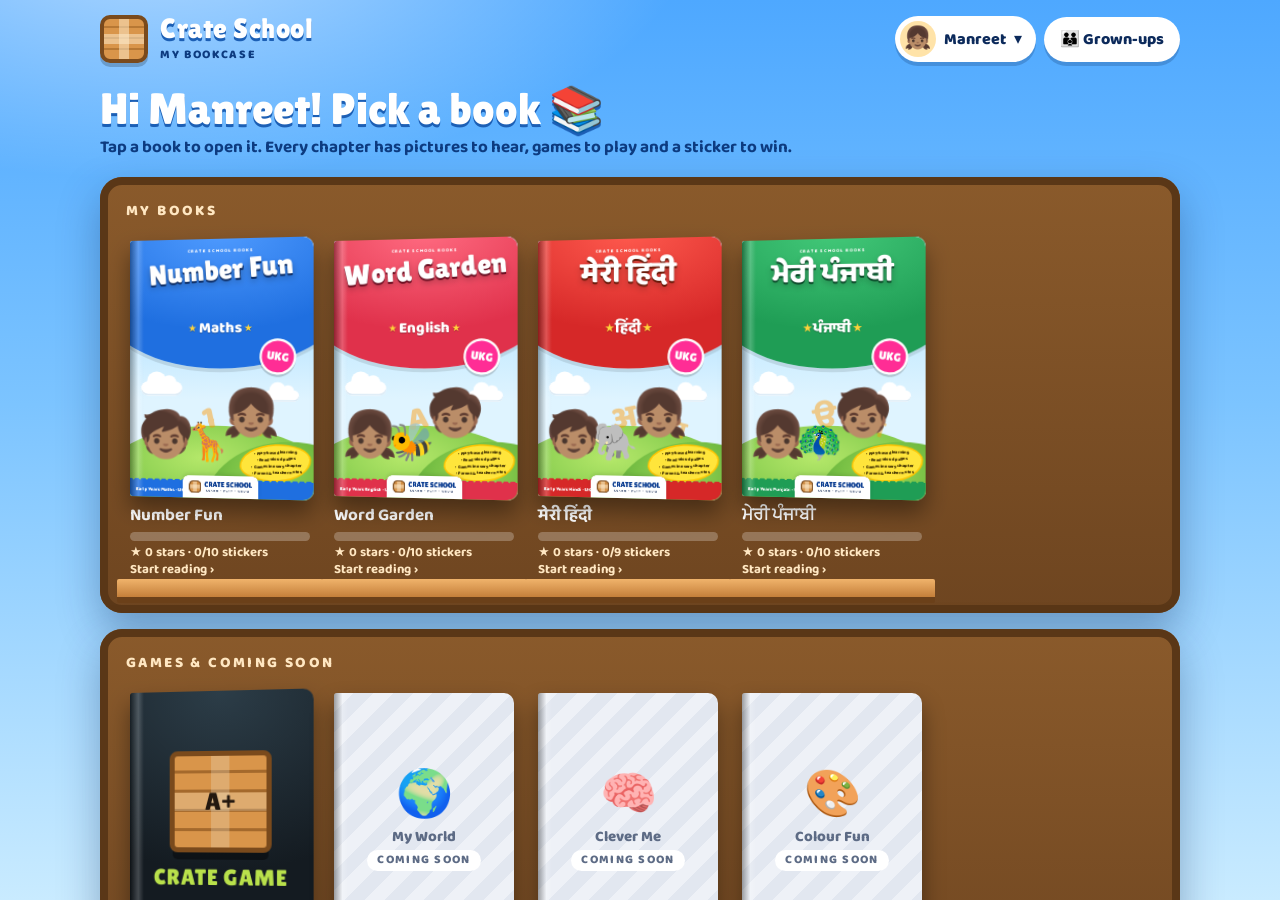
==== index.html @ 2b6662c0 "Publish Crate School Books 1.0.0 website Co-Authored-By: Claude Opus 5 (1M context) <noreply@anthrop" ====
<!doctype html>
<html lang="en">
<head>
<meta charset="utf-8">
<meta name="viewport" content="width=device-width,initial-scale=1,viewport-fit=cover">
<meta name="theme-color" content="#1d63c9">
<meta name="description" content="Crate School Books: flip-book learning for UKG — Maths, English, हिंदी and ਪੰਜਾਬੀ, with read-aloud pages, games in every chapter, stickers and a report card.">
<meta property="og:type" content="website">
<meta property="og:site_name" content="Crate School Books">
<meta property="og:title" content="Crate School Books">
<meta property="og:description" content="Flip-books for UKG with games in every chapter: Maths, English, हिंदी and ਪੰਜਾਬੀ.">
<meta property="og:image" content="icon.png">
<meta name="apple-mobile-web-app-capable" content="yes">
<meta name="apple-mobile-web-app-status-bar-style" content="black-translucent">
<meta name="apple-mobile-web-app-title" content="Crate Books">
<link rel="manifest" href="manifest.json">
<link rel="icon" href="icon.svg" type="image/svg+xml">
<link rel="apple-touch-icon" href="icon.png">
<title>Crate School Books</title>
<link rel="preconnect" href="https://fonts.gstatic.com" crossorigin>
<link rel="stylesheet" href="https://fonts.googleapis.com/css2?family=Andika:wght@400;700&family=Baloo+2:wght@500;600;700;800&family=Baloo+Paaji+2:wght@500;600;700;800&family=Lilita+One&family=Permanent+Marker&display=swap">
<link rel="stylesheet" href="css/books.css">
</head>
<body>

<!-- ============ BOOKCASE ============ -->
<div id="shelfView">
  <div class="wrap">
    <header class="bc-top">
      <div class="logo">
        <span class="crate-ico" aria-hidden="true"></span>
        <div class="logo-t"><b>Crate School</b><small>My Bookcase</small></div>
      </div>
      <div class="top-actions">
        <button class="chip whochip" id="whoChip" type="button" aria-label="Change reader"><span class="av"></span><span class="nm"></span>▾</button>
        <button class="chip plain" id="grownBtn" type="button">👪 Grown-ups</button>
      </div>
    </header>

    <h1 class="hello" id="hello">Pick a book 📚</h1>
    <p class="hello-sub">Tap a book to open it. Every chapter has pictures to hear, games to play and a sticker to win.</p>

    <section class="case" aria-label="My books">
      <h2>My books</h2>
      <div class="shelf" id="shelf"></div>
    </section>
    <section class="case" aria-label="Games and coming soon">
      <h2>Games &amp; coming soon</h2>
      <div class="shelf" id="shelf2"></div>
    </section>

    <div class="bc-tips">
      <div class="tipcard"><b>⏱️ A little every day</b>10–15 minutes a day works better than one long session. The book reminds your child to take a stretch break.</div>
      <div class="tipcard"><b>👀 ✏️ 🎯 Learn in steps</b>Each chapter goes look &amp; listen → trace → practise with hints → play → check yourself.</div>
      <div class="tipcard"><b>🌟 Praise the effort</b>Mistakes get a gentle hint first. Say “you tried hard!” as often as “you got it right!”</div>
      <div class="tipcard"><b>📋 Use the report card</b>Near the back of each book. It shows each chapter's level and the page to practise next.</div>
    </div>
    <p class="bc-foot">Crate School Books · progress is saved on this device</p>
  </div>
</div>

<!-- ============ READER ============ -->
<div id="readerView" hidden>
  <div class="rtop">
    <button class="rback" id="rBack" type="button" aria-label="Back to bookcase"><span class="crate-ico" aria-hidden="true"></span><span>Books</span></button>
    <div class="rtitle" id="rTitle"></div>
    <button class="chip whochip" id="rWho" type="button" aria-label="Change reader"><span class="av"></span><span class="nm"></span></button>
    <button class="xbtn" id="rClose" type="button" aria-label="Close book">✕</button>
  </div>
  <div class="rbar">
    <div class="tools" id="tools" role="toolbar" aria-label="Book tools"></div>
    <div class="pgbox">
      <input id="pgIn" inputmode="numeric" aria-label="Page number">
      <span id="pgTot"></span>
      <button id="pgGo" type="button">GO</button>
    </div>
  </div>
  <div class="stage" id="stage">
    <button class="nav prev" id="navPrev" type="button" aria-label="Previous page"></button>
    <div class="holder" id="holder">
      <div class="bookbox" id="bookbox">
        <div class="bookscale" id="bookscale">
          <div class="slot L" id="slotA"></div>
          <div class="slot R" id="slotB"></div>
          <div class="spine" id="spine"></div>
        </div>
      </div>
    </div>
    <button class="nav next" id="navNext" type="button" aria-label="Next page"></button>
  </div>
  <div class="rfoot">
    <button id="fPrev" type="button" aria-label="Previous page"></button>
    <span id="fPg"></span>
    <button id="fNext" type="button" aria-label="Next page"></button>
  </div>
</div>

<div id="printArea"></div>

<script src="js/core.js"></script>
<script src="js/gens.js"></script>
<script src="js/pages.js"></script>
<script src="js/games.js"></script>
<!-- BOOKS: add a new book by adding its file here (see books/_template.js) -->
<script src="books/maths.js"></script>
<script src="books/english.js"></script>
<script src="books/hindi.js"></script>
<script src="books/punjabi.js"></script>
<!-- /BOOKS -->
<script src="js/reader.js"></script>
<script>
  if("serviceWorker" in navigator && /^https?:$/.test(location.protocol)){
    addEventListener("load", function(){ navigator.serviceWorker.register("sw.js").catch(function(){}); });
  }
</script>
</body>
</html>
---- css/books.css ----
/* Crate School Books - styles.
 * A book page is designed at 480 x 680 px and the whole book is scaled as one unit,
 * so everything inside .pg is in fixed design pixels. */
:root{
  --f-en:"Baloo 2","Nunito",ui-rounded,system-ui,-apple-system,"Segoe UI",sans-serif;
  --f-hi:"Baloo 2","Kohinoor Devanagari","Nirmala UI","Noto Sans Devanagari",sans-serif;
  --f-pa:"Baloo Paaji 2","Mukta Mahee","Gurmukhi MN","Nirmala UI","Noto Sans Gurmukhi",sans-serif;
  --f-title:"Lilita One","Baloo 2","Arial Rounded MT Bold",system-ui,sans-serif;
  --paper:#fffdf6;
}
*{box-sizing:border-box}
html,body{margin:0;height:100%}
body{font-family:var(--f-en);color:#0c2a5b;background:#5fb2ff;-webkit-tap-highlight-color:transparent;
  overflow:hidden;-webkit-font-smoothing:antialiased}
button,input,select{font:inherit;color:inherit}
button{cursor:pointer}
[hidden]{display:none!important}

/* ================= BOOKCASE ================= */
#shelfView{position:fixed;inset:0;overflow-y:auto;overflow-x:hidden;
  padding:max(14px,env(safe-area-inset-top)) 16px 48px;
  background:radial-gradient(900px 420px at 12% -8%,rgba(255,255,255,.6),rgba(255,255,255,0) 60%),
             linear-gradient(180deg,#4ea8ff 0%,#7cc4ff 45%,#c9ebff 100%)}
.wrap{max-width:1080px;margin:0 auto}
.bc-top{display:flex;align-items:center;justify-content:space-between;gap:12px;flex-wrap:wrap}
.logo{display:flex;align-items:center;gap:12px}
.crate-ico{width:48px;height:48px;border-radius:10px;position:relative;flex:none;
  background:repeating-linear-gradient(0deg,#d9954a 0 9px,#b77834 9px 11px);border:4px solid #7a4a1c;
  box-shadow:0 4px 0 rgba(0,0,0,.2)}
.crate-ico::before,.crate-ico::after{content:"";position:absolute;background:rgba(255,240,210,.5)}
.crate-ico::before{left:0;right:0;top:calc(50% - 5px);height:10px}
.crate-ico::after{top:0;bottom:0;left:calc(50% - 5px);width:10px}
.logo-t b{display:block;font-family:var(--f-title);font-weight:400;font-size:28px;line-height:1;color:#fff;
  text-shadow:0 3px 0 #1c5fb5;letter-spacing:.5px}
.logo-t small{display:block;font-weight:800;color:#0d3b80;font-size:12px;letter-spacing:.14em;text-transform:uppercase;margin-top:3px}
.top-actions{display:flex;gap:8px;align-items:center;flex-wrap:wrap}
.chip{display:inline-flex;align-items:center;gap:8px;border:0;border-radius:99px;background:#fff;color:#0c2a5b;
  padding:5px 14px 5px 5px;font-weight:800;font-size:16px;box-shadow:0 4px 0 rgba(12,42,91,.22)}
.chip .av{width:36px;height:36px;border-radius:50%;display:grid;place-items:center;background:#ffe3a8;font-size:22px}
.chip.plain{padding:10px 16px}
.chip:focus-visible{outline:3px solid #ffd43b;outline-offset:2px}
.hello{margin:22px 0 2px;font-family:var(--f-title);font-weight:400;font-size:clamp(28px,5.4vw,44px);color:#fff;
  text-shadow:0 3px 0 #1c5fb5;line-height:1.05}
.hello-sub{margin:0 0 6px;font-weight:700;color:#0d3b80;font-size:17px}
.case{margin-top:16px;padding:16px 18px 10px;border-radius:22px;background:linear-gradient(180deg,#8a5a2b,#6e4520);
  box-shadow:inset 0 0 0 8px #5a3717,0 18px 40px rgba(12,42,91,.35)}
.case h2{margin:6px 8px 12px;color:#ffe7c2;font-size:15px;letter-spacing:.16em;text-transform:uppercase;font-weight:800}
.shelf{--tw:180px;display:flex;flex-wrap:wrap;gap:26px 24px;align-items:flex-end;padding:6px 12px 0}
.bslot{position:relative;padding-bottom:24px;display:flex;flex-direction:column;align-items:center;gap:10px}
.bslot::after{content:"";position:absolute;left:-13px;right:-13px;bottom:0;height:18px;
  background:linear-gradient(#f0b36b,#c47f3a);border-bottom:6px solid #6b4019;border-radius:2px}
.bthumb{position:relative;display:block;width:var(--tw);height:calc(var(--tw) * 1.41667);border:0;padding:0;background:#fff;
  border-radius:3px 10px 10px 3px;overflow:hidden;box-shadow:0 12px 22px rgba(0,0,0,.4);
  transform:perspective(900px) rotateY(-10deg);transform-origin:left center;transition:transform .25s}
.bthumb:hover,.bthumb:focus-visible{transform:perspective(900px) rotateY(0) translateY(-6px)}
.bthumb:focus-visible{outline:4px solid #ffd43b;outline-offset:3px}
.bthumb > .pg{position:absolute;left:0;top:0;transform-origin:0 0;pointer-events:none}
.bthumb::after{content:"";position:absolute;top:0;bottom:0;left:0;width:14px;pointer-events:none;
  background:linear-gradient(90deg,rgba(0,0,0,.35),rgba(255,255,255,.2) 60%,rgba(0,0,0,0))}
.binfo{width:var(--tw);color:#fff}
.binfo b{display:block;font-size:17px;line-height:1.15}
.pbar{height:9px;border-radius:9px;background:rgba(255,255,255,.25);overflow:hidden;margin:6px 0 4px}
.pbar i{display:block;height:100%;background:linear-gradient(90deg,#ffd43b,#7ee06a);border-radius:9px}
.binfo small{display:block;font-weight:700;color:#ffe7c2;font-size:13px;line-height:1.3}
.bthumb.soon{background:repeating-linear-gradient(135deg,#eef1f7 0 14px,#e2e7f0 14px 28px);cursor:default;transform:none}
.soon-in{position:absolute;inset:0;display:flex;flex-direction:column;align-items:center;justify-content:center;gap:4px;
  color:#5d6b85;font-weight:800;text-align:center;padding:10px;font-size:15px;line-height:1.2}
.soon-in span{font-size:46px}
.soon-in em{font-style:normal;font-size:12px;letter-spacing:.12em;text-transform:uppercase;background:#fff;border-radius:99px;padding:3px 10px}
.bthumb.game{background:radial-gradient(120% 70% at 50% 0%,#2c3d48,#141b21);display:flex;flex-direction:column;
  align-items:center;justify-content:center;gap:12px;color:#f3ece0;text-decoration:none}
.bigcrate{width:56%;aspect-ratio:1;border-radius:8px;position:relative;
  background:repeating-linear-gradient(0deg,#d9954a 0 16px,#a4692c 16px 19px);border:5px solid #7a4a1c;
  display:grid;place-items:center;font-family:"Permanent Marker",var(--f-title);color:#23180f;font-size:24px;
  box-shadow:0 10px 0 -3px rgba(0,0,0,.4)}
.bigcrate::before,.bigcrate::after{content:"";position:absolute;background:rgba(232,220,194,.3)}
.bigcrate::before{left:0;right:0;top:calc(50% - 9px);height:18px}
.bigcrate::after{top:0;bottom:0;left:calc(50% - 9px);width:18px}
.bigcrate span{position:relative;z-index:1}
.bthumb.game b{font-family:var(--f-title);font-weight:400;font-size:22px;letter-spacing:.04em;color:#b9e14b}
.bc-tips{margin-top:22px;display:grid;grid-template-columns:repeat(auto-fit,minmax(240px,1fr));gap:12px}
.tipcard{background:rgba(255,255,255,.88);border-radius:16px;padding:14px 16px;color:#0c2a5b;font-size:15px;line-height:1.45}
.tipcard b{display:block;font-size:16px;margin-bottom:2px}
.bc-foot{margin:22px 0 0;text-align:center;color:#0d3b80;font-size:13px;font-weight:700}
@media (max-width:540px){
  .shelf{--tw:146px;justify-content:center;gap:22px 18px;padding:6px 4px 0}
  .case{padding:14px 8px 8px}
  .logo-t b{font-size:23px}
}

/* ================= READER ================= */
#readerView{position:fixed;inset:0;display:flex;flex-direction:column;color:#fff;
  background:radial-gradient(120% 100% at 50% 0%,#4b9bff 0%,#1f66cf 45%,#0a3a8a 100%)}
.rtop{display:flex;align-items:center;gap:10px;padding:8px 12px;padding-top:max(8px,env(safe-area-inset-top));
  background:linear-gradient(90deg,#062b6b,#1d63c9 55%,#58a9ff)}
.rback{display:flex;align-items:center;gap:8px;border:0;background:none;color:#fff;font-weight:800;font-size:15px;padding:2px}
.rback .crate-ico{width:34px;height:34px;border-width:3px}
.rtitle{flex:1;min-width:0;font-weight:800;font-size:18px;white-space:nowrap;overflow:hidden;text-overflow:ellipsis}
.rtop .chip{font-size:14px;padding:3px 12px 3px 3px;box-shadow:none}
.rtop .chip .av{width:30px;height:30px;font-size:18px}
.rbar{display:flex;align-items:center;justify-content:center;gap:10px;padding:10px 12px 2px;flex-wrap:wrap}
.tools{display:flex;align-items:center;gap:1px;background:rgba(255,255,255,.16);border:1px solid rgba(255,255,255,.24);
  border-radius:99px;padding:3px 8px}
.tb{width:40px;height:40px;border:0;background:none;border-radius:50%;display:grid;place-items:center;color:#fff;padding:0}
.tb svg,.nav svg,.rfoot svg{width:22px;height:22px;fill:none;stroke:currentColor;stroke-width:2;stroke-linecap:round;stroke-linejoin:round}
.tb:hover{background:rgba(255,255,255,.18)}
.tb[aria-pressed="true"]{background:#fff;color:#1d5fc4}
.tb:focus-visible,.nav:focus-visible,.xbtn:focus-visible{outline:3px solid #ffd43b;outline-offset:1px}
.tsep{width:1px;height:22px;background:rgba(255,255,255,.3);margin:0 4px}
.pgbox{display:flex;align-items:center;border-radius:99px;overflow:hidden;background:rgba(255,255,255,.16);border:1px solid rgba(255,255,255,.24)}
.pgbox input{width:62px;border:0;background:none;color:#fff;font-weight:800;text-align:right;padding:8px 2px 8px 10px;font-size:16px;outline:none}
.pgbox span{padding:0 10px 0 2px;font-weight:700;opacity:.9;white-space:nowrap}
.pgbox button{border:0;background:rgba(255,255,255,.28);color:#fff;font-weight:900;padding:9px 14px}
.xbtn{width:42px;height:42px;border-radius:50%;border:0;background:#fff;color:#12306a;font-weight:900;font-size:19px;
  box-shadow:0 4px 14px rgba(0,0,0,.25);flex:none}
.stage{position:relative;flex:1;min-height:0}
.holder{position:absolute;inset:0;overflow:auto;display:flex;padding:10px}
.bookbox{position:relative;margin:auto;flex:none}
.bookscale{position:absolute;left:0;top:0;transform-origin:0 0;perspective:2600px;transition:transform .5s cubic-bezier(.3,.1,.3,1)}
.slot{position:absolute;top:0;width:480px;height:680px}
.slot.L,.slot.S{left:0}
.slot.R{left:480px}
.slot:empty{display:none}
.slot > .pg,.leaf .pg,.leaf .paper{box-shadow:0 18px 40px rgba(0,0,0,.32)}
.spine{position:absolute;top:0;left:462px;width:36px;height:680px;pointer-events:none;z-index:4;
  background:linear-gradient(90deg,rgba(0,0,0,0),rgba(0,0,0,.16) 50%,rgba(0,0,0,0))}
.leaf{position:absolute;top:0;width:480px;height:680px;transform-style:preserve-3d;z-index:6}
.leaf .face{position:absolute;inset:0;backface-visibility:hidden;-webkit-backface-visibility:hidden}
.leaf .face.back{transform:rotateY(180deg)}
.leaf .shade{position:absolute;inset:0;pointer-events:none;opacity:0;z-index:9}
.leaf .front .shade{background:linear-gradient(90deg,rgba(0,0,0,.28),rgba(0,0,0,0) 70%)}
.leaf .back .shade{background:linear-gradient(270deg,rgba(0,0,0,.28),rgba(0,0,0,0) 70%)}
.paper{width:480px;height:680px;background:var(--paper);border-radius:3px}
.nav{position:absolute;top:50%;margin-top:-34px;width:66px;height:66px;border-radius:50%;border:0;
  background:rgba(10,45,110,.45);color:#fff;display:grid;place-items:center;z-index:8}
.nav svg{width:32px;height:32px;stroke-width:2.6}
.nav:hover{background:rgba(10,45,110,.72)}
.nav[disabled]{opacity:.2;cursor:default}
.nav.prev{left:14px}
.nav.next{right:14px}
.rfoot{display:none}
@media (max-width:760px){
  .rbar{padding-top:6px}
  .tools .tbx{display:none}
  .nav{display:none}
  .rtitle{font-size:15px}
  .rfoot{display:flex;justify-content:space-between;align-items:center;gap:10px;
    padding:4px 14px max(8px,env(safe-area-inset-bottom))}
  .rfoot button{width:56px;height:48px;border-radius:16px;border:0;background:rgba(255,255,255,.2);color:#fff;display:grid;place-items:center}
  .rfoot button svg{width:28px;height:28px;stroke-width:2.6}
  .rfoot span{font-weight:800}
  .holder{padding:6px}
}

/* ================= MODALS ================= */
.modal{position:fixed;inset:0;z-index:50;background:rgba(6,24,60,.55);display:grid;place-items:center;padding:16px}
.sheet{width:min(560px,100%);max-height:92dvh;overflow:auto;background:#fff;color:#0c2a5b;border-radius:22px;padding:20px;
  box-shadow:0 20px 60px rgba(0,0,0,.4)}
.sheet h2{margin:0 0 6px;font-size:24px;line-height:1.15}
.sheet h3{margin:18px 0 6px;font-size:17px}
.sheet p{margin:4px 0 10px;line-height:1.45;color:#3b4c6b}
.who-grid{display:grid;grid-template-columns:repeat(auto-fill,minmax(118px,1fr));gap:12px;margin:12px 0}
.who-btn{border:0;border-radius:18px;background:#eef5ff;padding:14px 8px;display:flex;flex-direction:column;align-items:center;gap:4px;font-weight:800;font-size:17px}
.who-btn .av{font-size:50px;line-height:1.1}
.who-btn[aria-pressed="true"]{background:#fff1c7;box-shadow:inset 0 0 0 3px #f0b400}
.fld{display:flex;flex-direction:column;gap:6px;margin:10px 0;font-weight:700}
.txt{border:2px solid #cfdcf0;border-radius:12px;padding:10px 12px;font-size:18px;width:100%}
.avs{display:flex;flex-wrap:wrap;gap:6px}
.avs button{font-size:28px;width:50px;height:50px;border-radius:12px;border:0;background:#f1f5fb}
.avs button[aria-pressed="true"]{background:#fff1c7;box-shadow:inset 0 0 0 3px #f0b400}
.srow{display:flex;gap:10px;flex-wrap:wrap;align-items:center;margin-top:12px}
.sbtn{border:0;border-radius:12px;padding:10px 16px;font-weight:800;background:#1d63c9;color:#fff}
.sbtn.ghost{background:#eef3fb;color:#12306a}
.sbtn.danger{background:#ffe4e0;color:#b3261e}
.setrow{display:flex;justify-content:space-between;align-items:center;gap:12px;padding:10px 0;border-bottom:1px solid #edf1f7}
.setrow span small{display:block;color:#65738d;font-weight:600;font-size:13px}
.tog{min-width:74px;border:0;border-radius:99px;padding:8px 12px;font-weight:800;background:#e5e9f0;color:#4a5568}
.tog[aria-pressed="true"]{background:#35b25a;color:#fff}
.gate-q{font-size:34px;font-weight:800;margin:6px 0}
.ptable{width:100%;border-collapse:collapse;font-size:14px}
.ptable td,.ptable th{padding:6px 4px;border-bottom:1px solid #edf1f7;text-align:left}
.brk{text-align:center}
.brk .big{font-size:96px;line-height:1.1;animation:bob 1.6s ease-in-out infinite}
.brk .cd{font-size:44px;font-weight:900;color:#1d63c9}

/* ================= FX ================= */
#fx{position:fixed;inset:0;pointer-events:none;z-index:100;overflow:hidden}
.conf{position:absolute;top:0;width:10px;height:14px;border-radius:2px}
.toast{position:absolute;left:50%;bottom:30px;transform:translateX(-50%);background:#0c2a5b;color:#fff;padding:10px 20px;
  border-radius:99px;font-weight:800;box-shadow:0 8px 24px rgba(0,0,0,.3);transition:opacity .4s;white-space:nowrap}
.toast.out{opacity:0}
.shake{animation:shake .4s}
@keyframes shake{20%{translate:-7px 0}40%{translate:7px 0}60%{translate:-5px 0}80%{translate:4px 0}}
.bump{animation:bump .45s}
@keyframes bump{40%{scale:1.12}}
@keyframes bob{50%{transform:translateY(-10px)}}
@keyframes pop-in{0%{transform:scale(.3);opacity:0}70%{transform:scale(1.12)}100%{transform:scale(1);opacity:1}}
@keyframes glow{50%{box-shadow:0 0 0 7px rgba(60,195,107,.35),0 5px 0 #23904a}}

/* ================= PAGE ================= */
.pg{position:relative;width:480px;height:680px;overflow:hidden;background:var(--paper);color:#1f2a44;font-family:var(--f-en);
  border-radius:3px;--main:#1f6fe0;--main2:#4c93ff;--accent:#ffb300;--soft:#e7f0ff;--ink2:#10306a;user-select:none;-webkit-user-select:none}
.pg[data-lang="hi"]{font-family:var(--f-hi)}
.pg[data-lang="pa"]{font-family:var(--f-pa)}
.pg.side-R::after,.pg.side-L::after{content:"";position:absolute;top:0;bottom:0;width:34px;pointer-events:none;z-index:20}
.pg.side-R::after{left:0;background:linear-gradient(90deg,rgba(0,0,0,.13),rgba(0,0,0,0))}
.pg.side-L::after{right:0;background:linear-gradient(270deg,rgba(0,0,0,.13),rgba(0,0,0,0))}
.pg button{font-family:inherit}
.en{font-family:var(--f-en)}
.ph{position:absolute;left:0;right:0;top:0;height:116px;padding:16px 24px 0}
.ph::before{content:"";position:absolute;left:0;right:0;top:0;height:8px;background:var(--main)}
.kick{font-size:13px;font-weight:800;letter-spacing:.04em;color:var(--main);white-space:nowrap;overflow:hidden;text-overflow:ellipsis;padding-right:96px;line-height:1.3}
.ph h2{margin:1px 0 0;font-size:28px;line-height:1.08;font-weight:800;color:var(--ink2);padding-right:92px;
  display:-webkit-box;-webkit-line-clamp:2;-webkit-box-orient:vertical;overflow:hidden}
.inst{margin-top:5px;display:flex;align-items:center;gap:8px;font-size:16px;font-weight:600;color:#4a5673;line-height:1.2}
.spk{width:34px;height:34px;border-radius:50%;border:0;background:var(--main);color:#fff;display:grid;place-items:center;flex:none;
  font-size:16px;box-shadow:0 3px 0 rgba(0,0,0,.18);padding:0}
.badge{position:absolute;right:18px;top:20px;width:80px;padding:6px 4px 5px;border-radius:14px;background:var(--soft);color:var(--main);
  font-size:11px;font-weight:800;text-align:center;line-height:1.1}
.badge i{display:block;font-style:normal;font-size:26px;line-height:1.15}
.pb{position:absolute;left:22px;right:22px;top:122px;bottom:48px}
.pf{position:absolute;left:0;right:0;bottom:0;height:44px;display:flex;align-items:center;gap:10px;padding:0 20px;font-size:12px;color:#8a93a8;font-weight:700}
.pg.side-R .pf,.pg.side-S .pf{flex-direction:row-reverse}
.pnum{width:32px;height:32px;border-radius:50%;background:var(--main);color:#fff;display:grid;place-items:center;font-size:14px;font-weight:800;flex:none;font-family:var(--f-en)}
.pfname{flex:1;white-space:nowrap;overflow:hidden;text-overflow:ellipsis}
.side-R .pfname,.side-S .pfname{text-align:right}
.pfstars{color:#f5a300;font-size:15px;letter-spacing:1px}
.tipnote{position:absolute;right:14px;bottom:52px;width:210px;background:#fff59a;color:#4a3b00;padding:10px 12px;border-radius:4px;
  font-size:13px;line-height:1.35;box-shadow:0 6px 16px rgba(0,0,0,.18);transform:rotate(2deg);z-index:15;font-family:var(--f-en)}
.tipnote b{display:block}
.notes-off .tipnote{display:none}
.oops{padding:40px;text-align:center;color:#b3261e;font-weight:700}

/* kid buttons */
.kbtn{border:0;border-radius:16px;padding:9px 18px;font-weight:800;font-size:19px;background:var(--main);color:#fff;
  box-shadow:0 5px 0 rgba(0,0,0,.22);display:inline-flex;align-items:center;justify-content:center;gap:6px;text-decoration:none;line-height:1.2}
.kbtn:active{transform:translateY(3px);box-shadow:0 2px 0 rgba(0,0,0,.22)}
.kbtn.alt{background:#fff;color:var(--ink2);box-shadow:0 5px 0 rgba(0,0,0,.1),inset 0 0 0 3px var(--soft)}
.kbtn.sun{background:var(--accent);color:#3a2600}
.kbtn[disabled]{opacity:.4;cursor:default}
.bbar{position:absolute;left:0;right:0;bottom:0;height:52px;display:flex;justify-content:center;align-items:center;gap:10px}
.stars .star{display:inline-block;color:#ffb800;animation:pop-in .5s both;text-shadow:0 3px 0 #d98e00}
.stars .star.off{color:#dfe3ea;text-shadow:0 3px 0 #c5cbd6}

/* result overlay */
.result{position:absolute;inset:-4px;background:rgba(255,253,246,.97);display:flex;flex-direction:column;align-items:center;justify-content:center;
  gap:10px;z-index:12;border-radius:18px;text-align:center;animation:pop-in .35s both}
.result .stars{font-size:70px;letter-spacing:6px;line-height:1}
.result h3{margin:0;font-size:36px;color:var(--ink2);line-height:1.1}
.result p{margin:0;font-size:19px;color:#56607a;font-weight:600}
.result .row{display:flex;gap:10px;flex-wrap:wrap;justify-content:center;margin-top:8px}
.stkwin{display:flex;flex-direction:column;align-items:center;background:#fff4c2;border-radius:20px;padding:8px 22px}
.stkwin .stk{font-size:64px;line-height:1.1;animation:bob 1.2s ease-in-out infinite}
.stkwin b{color:#7a5200;font-size:17px}

/* ---------- learn cards ---------- */
.cards{display:grid;gap:10px;position:absolute;left:0;right:0;top:0;bottom:56px}
.card{position:relative;border:0;border-radius:18px;background:#fff;min-height:0;min-width:0;padding:4px 6px;
  box-shadow:0 4px 0 #dfe5ef,inset 0 0 0 3px var(--soft);display:flex;flex-direction:column;align-items:center;justify-content:center;gap:0;
  color:var(--ink2);overflow:hidden}
.card .big{font-size:50px;line-height:1.05;font-weight:800;color:var(--main)}
.card .pic{font-size:46px;line-height:1.15}
.card .word{font-size:21px;font-weight:800;line-height:1.1;text-align:center}
.card .sub{font-size:15px;color:#6b7590;font-weight:700;line-height:1.15;text-align:center}
.card .mini{font-size:16px;line-height:1.05;letter-spacing:-1px;text-align:center;max-width:100%}
.card .csw{width:64px;height:40px;border-radius:12px;border:3px solid rgba(0,0,0,.14)}
.card.dense .big{font-size:38px}
.card.dense .pic{font-size:34px}
.card.dense .word{font-size:17px}
.card.dense .sub{font-size:13px}
.card.seen::after{content:"✓";position:absolute;top:4px;right:7px;width:20px;height:20px;border-radius:50%;background:#35b25a;color:#fff;
  font-size:13px;font-weight:900;display:grid;place-items:center;font-family:var(--f-en)}
.card.talk{box-shadow:0 4px 0 #dfe5ef,inset 0 0 0 4px var(--accent);animation:bump .5s}
.card .pic.row2{font-size:30px}

/* ---------- number chart ---------- */
.chart{display:grid;grid-template-columns:repeat(10,1fr);gap:4px;position:absolute;left:0;right:0;top:0;bottom:58px;align-content:center}
.chart button{border:0;border-radius:8px;background:#fff;box-shadow:inset 0 0 0 2px var(--soft);font-weight:800;font-size:17px;color:var(--ink2);
  aspect-ratio:1;padding:0;font-family:var(--f-en)}
.chart button.hl{background:var(--accent);color:#3a2600;box-shadow:none}
.chart button.talk{background:var(--main);color:#fff}
.chart button.ten{box-shadow:inset 0 0 0 2px var(--main)}

/* ---------- mcq ---------- */
.mcq{position:relative;display:flex;flex-direction:column;height:100%;gap:8px}
.rdots{display:flex;gap:7px;justify-content:center;flex:none}
.rdots i{width:14px;height:14px;border-radius:50%;background:#e3e7ef}
.rdots i.ok{background:#35b25a}
.rdots i.miss{background:#f4a340}
.rdots i.now{box-shadow:0 0 0 3px var(--main)}
.vis{flex:1;min-height:0;border-radius:22px;background:var(--soft);display:flex;align-items:center;justify-content:center;position:relative;
  padding:10px;overflow:hidden}
.qask{text-align:center;font-size:22px;font-weight:800;color:var(--ink2);line-height:1.15;min-height:26px;flex:none}
.hintbub{display:flex;gap:10px;align-items:center;background:#fff4c7;border-radius:16px;padding:6px 12px;font-size:16px;font-weight:700;color:#5e4300;
  line-height:1.25;flex:none;animation:pop-in .3s both}
.hintbub .owl{font-size:28px}
.opts{display:grid;grid-template-columns:1fr 1fr;gap:12px;flex:none;padding-bottom:6px}
.opts.c3{grid-template-columns:1fr 1fr 1fr}
.opt{min-height:74px;border:0;border-radius:18px;background:#fff;box-shadow:0 5px 0 #d5dbe7,inset 0 0 0 3px #e7ebf3;font-size:32px;font-weight:800;
  color:var(--ink2);display:flex;align-items:center;justify-content:center;gap:6px;padding:4px 8px;line-height:1.1;min-width:0;flex-wrap:wrap}
.opt.txt{font-size:24px}
.opt.long{font-size:19px}
.opt .opic{font-size:40px;line-height:1}
.opt .osw{width:70px;height:44px;border-radius:12px;border:3px solid rgba(0,0,0,.15)}
.opt .mini{font-size:20px;line-height:1.05;letter-spacing:-1px;max-width:100%;text-align:center}
.opts.tall .opt{min-height:118px}
.opt.ok{background:#3cc36b;color:#fff;box-shadow:0 5px 0 #23904a}
.opt.no{background:#ffe6dc;color:#b24a2a;box-shadow:0 5px 0 #f2c0ac;opacity:.7}
.opt.glow{animation:glow 1s infinite}
.opt:active{transform:translateY(2px)}
.v-pic{font-size:128px;line-height:1;text-align:center}
.v-pic.sm{font-size:88px}
.v-cap{font-size:20px;font-weight:800;color:var(--ink2)}
.v-big{font-size:84px;font-weight:800;color:var(--ink2);line-height:1.1;text-align:center}
.v-big.m{font-size:58px}
.v-big.s{font-size:40px}
.v-big.sp{letter-spacing:.08em}
.v-pics{display:flex;flex-wrap:wrap;justify-content:center;align-content:center;gap:4px 8px;max-width:390px}
.v-pics .cnt{position:relative;border:0;background:none;padding:0 2px;font-size:44px;line-height:1.15}
.v-pics.many .cnt{font-size:30px}
.v-pics .cnt i{position:absolute;right:-4px;top:-2px;min-width:22px;height:22px;border-radius:11px;background:var(--main);color:#fff;font-style:normal;
  font-size:13px;font-weight:800;display:grid;place-items:center;font-family:var(--f-en);padding:0 4px}
.v-pics .cnt.x{opacity:.45}
.v-pics .cnt.x::after{content:"";position:absolute;left:0;right:0;top:50%;height:5px;background:#e0302b;transform:rotate(-35deg);border-radius:3px}
.v-sum{display:flex;align-items:center;gap:8px}
.v-sum .grp{display:flex;flex-wrap:wrap;justify-content:center;max-width:160px;font-size:34px;line-height:1.1;background:#fff;border-radius:16px;padding:8px}
.v-sum .op{font-size:54px;color:var(--main);font-family:var(--f-en)}
.v-sw{width:190px;height:150px;border-radius:28px;border:6px solid rgba(0,0,0,.14);box-shadow:inset 0 -10px 0 rgba(0,0,0,.08)}
.v-row{display:flex;gap:10px;align-items:center;justify-content:center;flex-wrap:wrap}
.v-row .cell{min-width:70px;height:84px;border-radius:16px;background:#fff;display:grid;place-items:center;padding:0 10px;font-size:46px;font-weight:800;
  color:var(--ink2);box-shadow:0 4px 0 rgba(0,0,0,.08)}
.v-row .cell.p{font-size:44px;padding:0 4px;min-width:58px}
.v-row .cell.q{background:var(--accent);color:#3a2600}
.v-row.tight .cell{min-width:52px;height:66px;font-size:34px;padding:0 6px}
.v-pw{display:flex;flex-direction:column;align-items:center;gap:4px}
.v-ear{border:0;background:#fff;border-radius:24px;padding:14px 26px;display:flex;flex-direction:column;align-items:center;gap:4px;font-size:64px;
  box-shadow:0 5px 0 rgba(0,0,0,.08);color:var(--ink2)}
.v-ear span{font-size:28px;font-weight:800}
.v-two{display:flex;gap:14px}
.shp{display:inline-grid;place-items:center;line-height:0}

/* ---------- trace ---------- */
.trace{position:relative;height:100%;display:flex;flex-direction:column;align-items:center;gap:6px}
.ttabs{display:flex;gap:8px;justify-content:center;flex:none}
.ttabs button{min-width:48px;height:44px;border:0;border-radius:12px;background:#fff;box-shadow:inset 0 0 0 3px var(--soft);font-size:24px;font-weight:800;color:var(--ink2);padding:0 8px}
.ttabs button.on{background:var(--main);color:#fff;box-shadow:none}
.ttabs button.ok{box-shadow:inset 0 0 0 3px #35b25a}
.ttabs button.ok::after{content:" ✓";color:#35b25a;font-size:15px}
.ttabs button.on.ok::after{color:#fff}
.tstage{position:relative;width:330px;height:330px;flex:none;border-radius:24px;background:#fff;box-shadow:inset 0 0 0 3px var(--soft),0 6px 0 #e6eaf2;touch-action:none}
.tstage canvas{position:absolute;inset:0;width:100%;height:100%}
.tstage .tink{touch-action:none;cursor:crosshair}
.tstage.win{box-shadow:inset 0 0 0 5px #35b25a,0 6px 0 #e6eaf2}
.tmodel{position:absolute;left:8px;top:8px;display:flex;align-items:center;gap:2px;background:var(--soft);border-radius:12px;padding:0 8px;font-size:15px;font-weight:800;color:var(--ink2);pointer-events:none}
.tmodel .p{font-size:26px}
.tmsg{min-height:26px;font-size:17px;font-weight:700;color:#5e4300;text-align:center;flex:none}
.tbar{display:flex;gap:10px;flex:none}

/* ---------- match ---------- */
.match{position:relative;height:100%}
.mlines{position:absolute;inset:0;width:100%;height:100%;pointer-events:none;overflow:visible}
.mcol{position:absolute;top:0;bottom:6px;width:156px;display:flex;flex-direction:column;justify-content:space-around;gap:8px}
.mcol.l{left:0}
.mcol.r{right:0}
.mcard{flex:1;max-height:96px;border:0;border-radius:18px;background:#fff;box-shadow:0 5px 0 #d5dbe7,inset 0 0 0 3px #e7ebf3;display:flex;align-items:center;
  justify-content:center;gap:6px;font-size:30px;font-weight:800;color:var(--ink2);padding:4px;line-height:1.1;min-height:0;flex-wrap:wrap}
.mcard .opic{font-size:42px}
.mcard .mini{font-size:17px;letter-spacing:-1px;text-align:center}
.mcard .osw{width:70px;height:44px;border-radius:12px;border:3px solid rgba(0,0,0,.15)}
.mcard.txt{font-size:22px}
.mcard.sel{box-shadow:0 5px 0 #d5dbe7,inset 0 0 0 4px var(--main);background:var(--soft)}
.mcard.done{box-shadow:0 5px 0 #d5dbe7,inset 0 0 0 4px var(--mc,#35b25a)}
.mcol.l .mcard::after,.mcol.r .mcard::before{content:"";width:14px;height:14px;border-radius:50%;background:var(--mc,#c9d2e3);flex:none;position:absolute}
.mcard{position:relative}
.mcol.l .mcard::after{right:-7px}
.mcol.r .mcard::before{left:-7px}

/* ---------- sort ---------- */
.sort{position:relative;height:100%;display:flex;flex-direction:column;gap:10px}
.tray{flex:1;display:flex;flex-wrap:wrap;gap:10px;justify-content:center;align-content:center;background:var(--soft);border-radius:20px;padding:10px;min-height:0}
.chipi{width:88px;height:74px;border:0;border-radius:16px;background:#fff;box-shadow:0 5px 0 #d5dbe7;font-size:40px;display:grid;place-items:center;
  font-weight:800;color:var(--ink2);padding:2px;line-height:1}
.chipi.txt{font-size:24px}
.chipi.sel{transform:translateY(-6px) scale(1.08);box-shadow:0 10px 0 #c1c9d8,inset 0 0 0 4px var(--main)}
.bins{display:flex;gap:10px;flex:none}
.bin{flex:1;min-height:176px;border:0;border-radius:20px 20px 26px 26px;padding:6px;display:flex;flex-direction:column;align-items:center;gap:4px;color:#4a2c0c;
  background:repeating-linear-gradient(0deg,#f4c27f 0 14px,#e7ae63 14px 17px);box-shadow:inset 0 0 0 4px #b97a31,0 5px 0 #9c6424}
.bin b{font-size:20px;line-height:1.1;background:#fff8ea;border-radius:10px;padding:2px 10px}
.bin .in{display:flex;flex-wrap:wrap;gap:2px;justify-content:center;font-size:26px;line-height:1.1}
.bin .in span.t{font-size:15px;font-weight:800;background:#fff;border-radius:6px;padding:0 4px}

/* ---------- dots ---------- */
.dots{position:relative;width:436px;height:436px;margin:0 auto}
.dots svg{position:absolute;inset:0;width:100%;height:100%;overflow:visible}
.dot{position:absolute;width:50px;height:50px;margin:-25px 0 0 -25px;border:0;border-radius:50%;background:#fff;box-shadow:0 4px 0 #cfd6e4,inset 0 0 0 3px var(--main);
  font-size:21px;font-weight:800;color:var(--ink2);padding:0;z-index:2;line-height:1}
.dot.on{background:var(--main);color:#fff;box-shadow:0 4px 0 rgba(0,0,0,.2)}
.dot.hintme{animation:glow 1s infinite;background:var(--accent)}
.dots .reveal{position:absolute;left:50%;top:50%;transform:translate(-50%,-50%);font-size:110px;z-index:1;animation:pop-in .6s both}
.dtip{text-align:center;font-weight:800;font-size:18px;color:var(--ink2);margin-top:6px}

/* ---------- memory ---------- */
.memory{position:relative;height:100%;display:flex;flex-direction:column;gap:8px}
.mgrid{flex:1;display:grid;grid-template-columns:repeat(4,1fr);gap:10px;align-content:center}
.mem{position:relative;border:0;background:none;padding:0;aspect-ratio:.78;perspective:600px}
.mem .in{position:absolute;inset:0;transition:transform .45s;transform-style:preserve-3d}
.mem.open .in,.mem.done .in{transform:rotateY(180deg)}
.mem .fr,.mem .bk{position:absolute;inset:0;border-radius:14px;backface-visibility:hidden;-webkit-backface-visibility:hidden;display:flex;align-items:center;
  justify-content:center;flex-wrap:wrap;gap:2px;padding:4px}
.mem .fr{background:radial-gradient(circle at 30% 30%,var(--main2),var(--main));color:#fff;font-size:34px;box-shadow:0 5px 0 rgba(0,0,0,.2)}
.mem .bk{transform:rotateY(180deg);background:#fff;box-shadow:0 5px 0 #d5dbe7,inset 0 0 0 3px var(--soft);font-size:34px;font-weight:800;color:var(--ink2);line-height:1.05}
.mem .bk.txt{font-size:20px}
.mem .bk .opic{font-size:40px}
.mem .bk .mini{font-size:15px;letter-spacing:-1px;text-align:center}
.mem .bk .osw{width:60px;height:40px;border-radius:10px;border:3px solid rgba(0,0,0,.15)}
.mem.done .bk{box-shadow:0 5px 0 #23904a,inset 0 0 0 4px #35b25a}
.mstat{text-align:center;font-weight:800;color:#6b7590;font-size:16px;flex:none}

/* ---------- balloon pop ---------- */
.popgame{position:relative;height:100%}
.popbar{position:absolute;left:0;right:0;top:0;height:50px;display:flex;align-items:center;justify-content:space-between;gap:10px;padding:0 4px}
.popbar b{font-size:21px;color:var(--ink2);line-height:1.1}
.popbar b span{display:inline-block;background:var(--accent);color:#3a2600;border-radius:10px;padding:0 10px;margin-left:4px}
.popbar em{font-style:normal;font-weight:800;color:#fff;background:var(--main);border-radius:99px;padding:4px 12px;white-space:nowrap}
.popfield{position:absolute;left:0;right:0;top:54px;bottom:0;border-radius:22px;overflow:hidden;touch-action:manipulation;
  background:linear-gradient(180deg,#bfe7ff,#eaf8ff 70%,#d6f5c4)}
.balloon{position:absolute;left:0;top:0;width:80px;height:98px;border:0;padding:0;background:none;will-change:transform}
.balloon .bb{position:absolute;left:0;top:0;width:80px;height:92px;border-radius:50% 50% 48% 48%/55% 55% 45% 45%;display:grid;place-items:center;
  color:#fff;font-size:32px;font-weight:800;text-shadow:0 2px 0 rgba(0,0,0,.25);box-shadow:inset -10px -12px 0 rgba(0,0,0,.12),inset 8px 8px 0 rgba(255,255,255,.25);line-height:1}
.balloon .bb.sm{font-size:21px}
.balloon::after{content:"";position:absolute;left:39px;top:92px;width:2px;height:40px;background:rgba(0,0,0,.25)}
.balloon.nope .bb{animation:shake .4s}
.burst{position:absolute;font-size:60px;pointer-events:none;animation:burst .5s forwards}
@keyframes burst{to{transform:scale(1.8);opacity:0}}
.popstart{position:absolute;inset:0;display:flex;flex-direction:column;align-items:center;justify-content:center;gap:12px;z-index:5;text-align:center;padding:20px}
.popstart .big{font-size:90px;animation:bob 1.6s ease-in-out infinite}
.popstart p{margin:0;font-size:22px;font-weight:800;color:var(--ink2)}

/* ---------- colour ---------- */
.colour{position:relative;height:100%;display:flex;flex-direction:column;align-items:center;gap:6px}
.cprompt{display:flex;align-items:center;gap:8px;font-size:19px;font-weight:800;color:var(--ink2);min-height:34px;text-align:center;flex:none}
.cprompt i{width:26px;height:26px;border-radius:50%;display:inline-block;border:3px solid rgba(0,0,0,.2);flex:none}
.cart{width:330px;height:330px;flex:none;background:#fff;border-radius:22px;box-shadow:inset 0 0 0 3px var(--soft)}
.cart svg{width:100%;height:100%}
.cart [data-r]{cursor:pointer;transition:fill .25s}
.cart [data-r].filled{stroke:#1d1d1d}
.crayons{display:flex;gap:6px;flex-wrap:wrap;justify-content:center;flex:none}
.crayon{width:46px;height:62px;border:0;border-radius:10px 10px 8px 8px;padding:0;position:relative;box-shadow:inset 0 -12px 0 rgba(0,0,0,.18)}
.crayon::before{content:"";position:absolute;left:50%;top:-12px;margin-left:-11px;border-left:11px solid transparent;border-right:11px solid transparent;border-bottom:14px solid var(--c)}
.crayon.sel{transform:translateY(-10px);box-shadow:inset 0 -12px 0 rgba(0,0,0,.18),0 0 0 3px #fff,0 0 0 6px var(--ink2)}

/* ---------- rhyme ---------- */
.rhyme{position:relative;height:100%;display:flex;flex-direction:column;gap:8px}
.rpics{text-align:center;font-size:54px;line-height:1.1;flex:none}
.rlines{flex:1;display:flex;flex-direction:column;gap:8px;justify-content:center}
.rline{display:flex;align-items:center;gap:10px;border:0;border-radius:16px;background:#fff;box-shadow:inset 0 0 0 3px var(--soft);padding:8px 14px;
  font-size:22px;font-weight:700;color:var(--ink2);text-align:left;line-height:1.2}
.rline::before{content:"▶";font-size:13px;color:var(--main);flex:none}
.rline.talk{background:var(--accent);color:#3a2600;box-shadow:none;transform:scale(1.02)}

/* ---------- crate link ---------- */
.cratepg{height:100%;display:flex;flex-direction:column;align-items:center;justify-content:center;gap:16px;text-align:center}
.cratepg .bigcrate{width:210px;font-size:34px}
.cratepg p{margin:0;font-size:19px;font-weight:600;color:#4a5673;max-width:360px;line-height:1.35}
.cratepg p.small{font-size:14px;color:#8a93a8}

/* ---------- doodle ---------- */
.doodle{position:relative;height:100%;display:flex;flex-direction:column;gap:8px;align-items:center}
.dcanvas{position:relative;width:436px;height:330px;border-radius:18px;background:#fff;box-shadow:inset 0 0 0 3px var(--soft);touch-action:none;flex:none}
.dcanvas canvas{position:absolute;inset:0;width:100%;height:100%;touch-action:none}

/* ================= SPECIAL PAGES ================= */
/* cover */
.cover{position:absolute;inset:0;background:linear-gradient(180deg,var(--sky,#8fd3ff) 0%,#dff4ff 62%);overflow:hidden}
.cv-arch{position:absolute;left:-70px;right:-70px;top:-60px;height:400px;border-radius:0 0 50% 50%/0 0 42% 42%;
  background:radial-gradient(100% 90% at 50% 10%,var(--main2) 0%,var(--main) 72%);box-shadow:0 10px 0 rgba(0,0,0,.1)}
.cv-series{position:absolute;top:22px;left:0;right:0;text-align:center;font-weight:800;letter-spacing:.24em;font-size:12px;color:rgba(255,255,255,.9);font-family:var(--f-en)}
.cv-title{position:absolute;top:46px;left:14px;right:14px;text-align:center;font-family:var(--f-title);font-size:74px;line-height:.92;color:#fff;
  text-shadow:0 5px 0 var(--ink2),0 10px 18px rgba(0,0,0,.25);transform:rotate(-4deg)}
.cv-title.ind{font-family:inherit;font-weight:800;font-size:76px;line-height:1.05;top:52px;transform:none}
.cv-sub{position:absolute;top:214px;left:0;right:0;text-align:center;font-size:40px;font-weight:800;color:#fff;text-shadow:0 4px 0 rgba(0,0,0,.25);line-height:1}
.cv-sub .s{color:#ffd43b;font-size:26px;vertical-align:middle;text-shadow:0 2px 0 rgba(0,0,0,.2)}
.cv-badge{position:absolute;right:44px;top:262px;width:94px;height:94px;border-radius:50%;background:#ff2d95;border:6px solid #fff;color:#fff;
  font-family:var(--f-title);font-size:30px;display:grid;place-items:center;box-shadow:0 6px 0 rgba(0,0,0,.18);transform:rotate(8deg)}
.cloud{position:absolute;width:110px;height:38px;background:#fff;border-radius:30px;box-shadow:inset 0 -5px 0 #dcebf6}
.cloud::before,.cloud::after{content:"";position:absolute;background:#fff;border-radius:50%}
.cloud::before{width:52px;height:52px;left:16px;top:-26px}
.cloud::after{width:38px;height:38px;left:56px;top:-16px}
.cloud.c1{left:30px;top:374px}
.cloud.c2{right:26px;top:392px;transform:scale(.8)}
.hill{position:absolute;left:-90px;right:-60px;bottom:-150px;height:340px;border-radius:50% 50% 0 0;background:radial-gradient(70% 60% at 45% 25%,#b5e86a,#5db336)}
.hill.h2{left:200px;right:-160px;bottom:-190px;background:radial-gradient(60% 60% at 40% 25%,#9ad957,#4a9e2c)}
.cv-float{position:absolute;font-weight:800;color:rgba(255,150,0,.45);font-size:84px;line-height:1;transform:rotate(-12deg)}
.cv-float.f0{left:196px;top:430px}
.cv-float.f1{left:320px;top:466px;transform:rotate(14deg);font-size:64px}
.cv-float.f2{left:108px;top:478px;font-size:58px;transform:rotate(8deg)}
.cv-kids{position:absolute;left:0;right:0;bottom:92px;height:190px}
.cv-kids span{position:absolute;bottom:0;line-height:1;animation:bob 3s ease-in-out infinite}
.cv-kids .k1{left:22px;font-size:120px;bottom:6px}
.cv-kids .k2{left:146px;font-size:96px;animation-delay:.5s}
.cv-kids .k3{left:246px;font-size:120px;bottom:64px;animation-delay:1s}
.cv-blob{position:absolute;right:10px;bottom:50px;width:176px;padding:10px 12px 10px 18px;background:#ffe53b;color:#3a2a00;font-size:11.5px;font-weight:800;
  line-height:1.5;border-radius:52% 48% 46% 54%/56% 44% 56% 44%;box-shadow:0 0 0 4px #ffc400;font-family:var(--f-en);transform:rotate(-3deg)}
.cv-ribbon{position:absolute;left:0;right:0;bottom:0;height:40px;background:var(--main);color:#fff;display:flex;align-items:center;padding:0 16px;
  font-size:13px;font-weight:800;font-family:var(--f-en)}
.cv-ribbon::before{content:"";position:absolute;left:0;right:0;top:-9px;height:10px;
  background:linear-gradient(135deg,transparent 50%,var(--main) 50%) 0 0/18px 10px,linear-gradient(225deg,transparent 50%,var(--main) 50%) 0 0/18px 10px}
.cv-tab{position:absolute;left:50%;bottom:0;transform:translateX(-50%);width:196px;height:58px;background:#fff;border-radius:14px 14px 0 0;display:flex;
  align-items:center;justify-content:center;gap:8px;color:#0b3d91;box-shadow:0 -4px 12px rgba(0,0,0,.12);font-family:var(--f-en)}
.cv-tab .crate-ico{width:32px;height:32px;border-width:3px;box-shadow:none}
.cv-tab b{display:block;font-family:var(--f-title);font-weight:400;font-size:19px;line-height:1}
.cv-tab small{display:block;font-size:8px;letter-spacing:.24em;font-weight:800;color:#5b6b88}

/* belongs-to + how to use */
.owner{position:absolute;inset:0;padding:26px 26px 50px;display:flex;flex-direction:column;gap:12px;font-family:var(--f-en)}
.own-card{position:relative;border-radius:22px;padding:16px;background:var(--soft);text-align:center;border:3px dashed var(--main)}
.own-av{font-size:64px;line-height:1.1}
.own-card small{display:block;font-size:14px;font-weight:800;color:var(--main);letter-spacing:.1em;text-transform:uppercase}
.own-name{font-family:var(--f-title);font-size:40px;color:var(--ink2);line-height:1.1}
.owner h3{margin:4px 0 0;font-size:22px;color:var(--ink2)}
.legend{display:grid;grid-template-columns:1fr 1fr;gap:8px}
.legend div{display:flex;gap:8px;align-items:center;background:#fff;border-radius:14px;padding:8px 10px;box-shadow:inset 0 0 0 2px var(--soft);font-size:13px;line-height:1.2;color:#4a5673}
.legend i{font-style:normal;font-size:28px}
.legend b{display:block;font-size:15px;color:var(--ink2)}
.own-tip{background:#fff4c7;border-radius:14px;padding:10px 14px;font-size:14px;line-height:1.4;color:#5e4300}

/* contents */
.contents{position:absolute;inset:0;padding:22px 22px 48px;display:flex;flex-direction:column;gap:6px}
.ct-head{display:flex;align-items:baseline;justify-content:space-between;border-bottom:4px solid var(--main);padding-bottom:4px;margin-bottom:4px}
.ct-head h2{margin:0;font-size:34px;color:var(--ink2);line-height:1.1}
.ct-head small{font-weight:800;color:var(--main);font-size:14px}
.ct-list{flex:1;display:flex;flex-direction:column;gap:5px;min-height:0}
.ct-row{flex:1;max-height:52px;min-height:0;display:flex;align-items:center;gap:10px;border:0;border-radius:14px;background:#fff;box-shadow:inset 0 0 0 2px var(--soft);
  padding:0 10px;text-align:left;color:var(--ink2)}
.ct-row .no{width:30px;height:30px;border-radius:50%;background:var(--main);color:#fff;display:grid;place-items:center;font-weight:800;font-size:15px;flex:none;font-family:var(--f-en)}
.ct-row .ic{font-size:22px;width:28px;text-align:center;flex:none}
.ct-row .tt{flex:1;min-width:0;font-weight:800;font-size:17px;white-space:nowrap;overflow:hidden;text-overflow:ellipsis;line-height:1.2}
.ct-row .tt small{font-weight:700;color:#8a93a8;font-size:12px;margin-left:6px;font-family:var(--f-en)}
.ct-row .st{font-size:12px;color:#f5a300;font-weight:800;white-space:nowrap;font-family:var(--f-en)}
.ct-row .sk{font-size:20px;width:26px;text-align:center}
.ct-row .sk.off{filter:grayscale(1);opacity:.25}
.ct-row .pn{font-weight:800;color:var(--main);width:28px;text-align:right;font-family:var(--f-en)}
.ct-row.extra{max-height:38px;background:var(--soft);box-shadow:none}
.ct-row.extra .tt{font-size:15px}

/* chapter opener */
.opener{position:absolute;inset:0;display:flex;flex-direction:column}
.op-top{position:relative;height:258px;background:radial-gradient(120% 100% at 50% 0%,var(--main2),var(--main));color:#fff;padding:24px 24px 0;
  border-radius:0 0 40px 40px;overflow:hidden}
.op-top::after{content:"";position:absolute;right:-40px;bottom:-60px;width:220px;height:220px;border-radius:50%;background:rgba(255,255,255,.12)}
.op-no{display:inline-flex;flex-direction:column;align-items:center;justify-content:center;width:84px;height:84px;border-radius:50%;background:#fff;color:var(--main);
  font-size:40px;font-weight:800;line-height:.9;box-shadow:0 6px 0 rgba(0,0,0,.15);font-family:var(--f-en)}
.op-no small{font-size:11px;letter-spacing:.08em;text-transform:uppercase;line-height:1.3}
.op-icon{position:absolute;right:30px;top:34px;font-size:100px;line-height:1;z-index:1;animation:bob 3s ease-in-out infinite;font-weight:800}
.op-title{margin:14px 0 0;font-size:40px;line-height:1.05;font-weight:800;text-shadow:0 3px 0 rgba(0,0,0,.18);max-width:330px;position:relative;z-index:1}
.op-en{font-size:16px;font-weight:700;opacity:.9;font-family:var(--f-en);position:relative;z-index:1}
.op-body{flex:1;padding:14px 24px 50px;display:flex;flex-direction:column;gap:10px;min-height:0}
.op-goals h3{margin:0 0 4px;font-size:18px;color:var(--main)}
.op-goals ul{margin:0;padding:0;list-style:none;display:flex;flex-direction:column;gap:4px}
.op-goals li{display:flex;gap:8px;font-size:18px;font-weight:700;color:var(--ink2);line-height:1.25}
.op-goals li::before{content:"✓";flex:none;width:22px;height:22px;border-radius:50%;background:var(--soft);color:var(--main);display:grid;place-items:center;font-size:13px;margin-top:2px;font-family:var(--f-en)}
.op-prog{display:flex;align-items:center;gap:10px;background:var(--soft);border-radius:14px;padding:6px 12px;font-weight:800;color:var(--ink2);font-size:15px;font-family:var(--f-en)}
.op-prog .sk{font-size:30px}
.op-prog .sk.off{filter:grayscale(1);opacity:.3}
.op-note{margin-top:auto;background:#fff4c7;border-radius:16px;padding:10px 14px;font-size:13.5px;line-height:1.4;color:#5e4300;font-family:var(--f-en)}
.op-note b{color:#7a5200}
.op-note p{margin:2px 0}

/* stickers */
.stickers{position:absolute;inset:0;padding:22px 22px 50px;display:flex;flex-direction:column;gap:10px;font-family:var(--f-en)}
.sk-head{text-align:center}
.sk-head h2{margin:0;font-family:var(--f-title);font-weight:400;font-size:38px;color:var(--ink2);line-height:1.1}
.sk-head small{font-weight:800;color:var(--main);font-size:15px}
.sk-grid{flex:1;display:grid;grid-template-columns:repeat(3,1fr);gap:10px;align-content:center}
.sk-slot{border-radius:20px;background:#fff;box-shadow:inset 0 0 0 3px var(--soft);display:flex;flex-direction:column;align-items:center;justify-content:center;padding:8px 4px;
  aspect-ratio:1;border:3px dashed #d7deea;min-width:0}
.sk-slot span{font-size:50px;line-height:1.1}
.sk-slot small{font-size:12px;font-weight:800;color:#6b7590;text-align:center;line-height:1.15;display:-webkit-box;-webkit-line-clamp:2;-webkit-box-orient:vertical;overflow:hidden}
.sk-slot.got{border:0;background:radial-gradient(circle,#fff 40%,#fff4c2 100%);box-shadow:0 5px 0 #f0d27a}
.sk-slot.got span{animation:pop-in .6s both}
.sk-slot:not(.got) span{filter:grayscale(1) brightness(1.3);opacity:.25}

/* report */
.report{position:absolute;inset:0;padding:22px 20px 50px;display:flex;flex-direction:column;gap:8px;font-family:var(--f-en)}
.rp-head{display:flex;align-items:center;gap:12px;border-bottom:4px solid var(--main);padding-bottom:6px}
.rp-head .av{font-size:44px}
.rp-head h2{margin:0;font-size:28px;color:var(--ink2);line-height:1.05}
.rp-head small{display:block;font-weight:800;color:var(--main);font-size:13px}
.rp-table{width:100%;border-collapse:collapse;font-size:13px}
.rp-table th{font-size:11px;text-transform:uppercase;letter-spacing:.06em;color:#8a93a8;text-align:left;padding:2px 4px}
.rp-table td{padding:5px 4px;border-bottom:1px solid #eef1f6;color:var(--ink2);font-weight:700;vertical-align:middle}
.rp-table td.ch{max-width:170px;white-space:nowrap;overflow:hidden;text-overflow:ellipsis}
.rp-table td.stars{color:#f5a300;white-space:nowrap}
.lvl{display:inline-block;border-radius:99px;padding:1px 8px;font-size:11px;font-weight:800;white-space:nowrap}
.lvl.a{background:#dcf5e3;color:#1c7a3c}
.lvl.b{background:#e3eeff;color:#1d5fc4}
.lvl.c{background:#fff0d6;color:#9a5b00}
.lvl.d{background:#f0f2f6;color:#8a93a8}
.rp-sum{margin-top:auto;background:var(--soft);border-radius:14px;padding:10px 12px;font-size:14px;line-height:1.4;color:var(--ink2)}
.rp-sum b{font-size:15px}
.rp-sum .kbtn{font-size:15px;padding:6px 12px;margin-top:6px}

/* certificate */
.cert{position:absolute;inset:14px 14px 50px;border-radius:12px;padding:20px;text-align:center;display:flex;flex-direction:column;align-items:center;justify-content:center;gap:8px;
  background:#fffaf0;border:6px double var(--main);box-shadow:inset 0 0 0 8px #fff,inset 0 0 0 11px var(--accent);font-family:var(--f-en)}
.cert .medal{font-size:84px;line-height:1}
.cert h2{margin:0;font-family:var(--f-title);font-weight:400;font-size:40px;color:var(--ink2);line-height:1}
.cert .to{font-size:15px;font-weight:700;color:#6b7590}
.cert .nm{font-family:var(--f-title);font-size:44px;color:var(--main);border-bottom:3px solid var(--accent);padding:0 16px;line-height:1.2}
.cert p{margin:0;font-size:16px;color:#4a5673;line-height:1.4;max-width:340px}
.cert .sign{display:flex;gap:40px;margin-top:14px;font-size:12px;color:#8a93a8;font-weight:700}
.cert .sign span{border-top:2px solid #cbd3e1;padding-top:4px;min-width:110px}
.cert.locked{border-style:dashed;box-shadow:none;background:#fbfcff}
.cert.locked .medal{filter:grayscale(1);opacity:.35}
.cert .todo{display:flex;flex-wrap:wrap;gap:6px;justify-content:center;max-width:380px}
.cert .todo span{background:var(--soft);border-radius:99px;padding:2px 10px;font-size:13px;font-weight:800;color:var(--ink2)}
.cert .todo span.ok{background:#dcf5e3;color:#1c7a3c}

/* notes page */
.notespg{position:absolute;inset:0;padding:26px 30px 60px;font-family:var(--f-en)}
.notespg h2{margin:0 0 8px;color:var(--ink2);font-size:26px}
.notespg .lines{position:absolute;left:30px;right:30px;top:80px;bottom:60px;background:repeating-linear-gradient(180deg,transparent 0 37px,#cfdcf0 37px 39px)}

/* back cover */
.back{position:absolute;inset:0;background:radial-gradient(120% 80% at 50% 0%,var(--main2),var(--main));color:#fff;display:flex;flex-direction:column;align-items:center;
  justify-content:center;gap:14px;padding:40px 30px;text-align:center;font-family:var(--f-en)}
.back h2{margin:0;font-family:var(--f-title);font-weight:400;font-size:40px;line-height:1.05;text-shadow:0 4px 0 rgba(0,0,0,.2)}
.back p{margin:0;font-size:17px;line-height:1.45;max-width:340px;opacity:.95}
.back .more{display:grid;grid-template-columns:repeat(3,1fr);gap:10px;width:100%;max-width:360px}
.back .more div{background:rgba(255,255,255,.18);border-radius:16px;padding:10px 4px;font-weight:800;font-size:14px}
.back .more span{display:block;font-size:34px}
.back .cv-tab{position:static;transform:none;border-radius:14px;margin-top:10px}

/* ================= PRINT ================= */
#printArea{display:none}
@media print{
  @page{size:A4 portrait;margin:8mm}
  html,body{overflow:visible!important;height:auto;background:#fff}
  body > *:not(#printArea){display:none!important}
  #printArea{display:block}
  #printArea .pg{zoom:1.38;break-after:page;page-break-after:always;box-shadow:none;margin:0 auto}
  #printArea .pg::after{display:none}
}
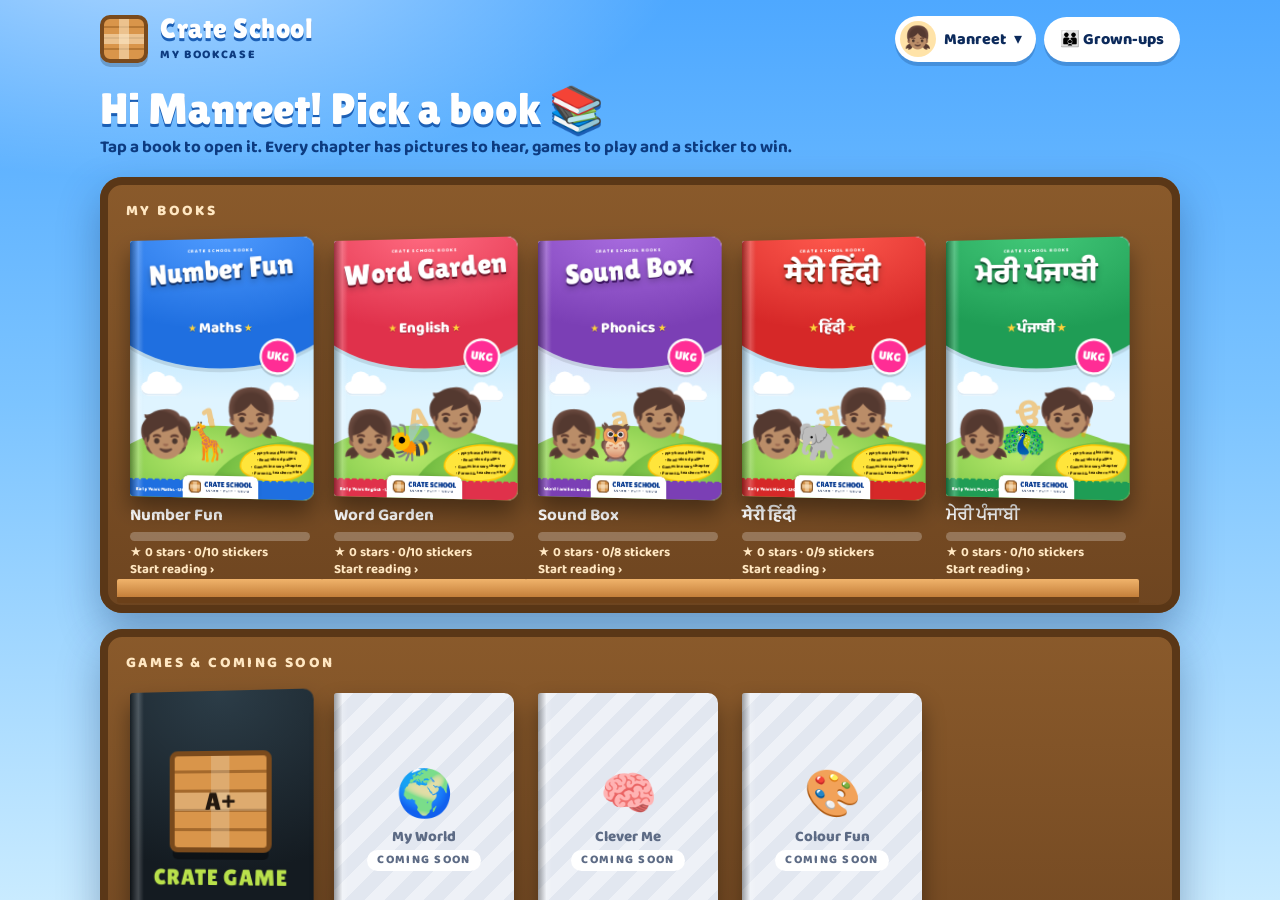
==== commit 866172f6: "Update website (2026-09-16)" ====
--- a/index.html
+++ b/index.html
@@ -50,6 +50,8 @@
     </section>
 
     <div class="bc-tips">
+      <div class="tipcard"><b>🔊 No sound on a phone?</b>Turn the volume up and Silent mode off, then tap
+        <button class="chip plain" id="soundTest" type="button" style="margin:6px 0 2px">🔊 Test sound</button><br>More help: 👪 Grown-ups → “No sound on a phone?”</div>
       <div class="tipcard"><b>⏱️ A little every day</b>10–15 minutes a day works better than one long session. The book reminds your child to take a stretch break.</div>
       <div class="tipcard"><b>👀 ✏️ 🎯 Learn in steps</b>Each chapter goes look &amp; listen → trace → practise with hints → play → check yourself.</div>
       <div class="tipcard"><b>🌟 Praise the effort</b>Mistakes get a gentle hint first. Say “you tried hard!” as often as “you got it right!”</div>
@@ -104,6 +106,7 @@
 <!-- BOOKS: add a new book by adding its file here (see books/_template.js) -->
 <script src="books/maths.js"></script>
 <script src="books/english.js"></script>
+<script src="books/phonics.js"></script>
 <script src="books/hindi.js"></script>
 <script src="books/punjabi.js"></script>
 <!-- /BOOKS -->
--- a/css/books.css
+++ b/css/books.css
@@ -631,6 +631,31 @@
 .back .more span{display:block;font-size:34px}
 .back .cv-tab{position:static;transform:none;border-radius:14px;margin-top:10px}
 
+/* word builder */
+.wordbuild{height:100%;display:flex;flex-direction:column;gap:8px}
+.wbbar{display:flex;align-items:center;justify-content:space-between;gap:8px;flex:none}
+.wbtabs{display:flex;gap:6px;flex-wrap:wrap}
+.wbtab{border:0;border-radius:99px;background:#fff;box-shadow:0 3px 0 #d5dbe7;color:var(--ink2);font:800 18px/1 var(--f-en);
+  padding:8px 14px;cursor:pointer}
+.wbtab.on{background:var(--main);color:#fff;box-shadow:0 3px 0 rgba(0,0,0,.2)}
+.wbbar em{font-style:normal;font-weight:800;color:#fff;background:var(--main);border-radius:99px;padding:4px 12px;white-space:nowrap;font-size:16px}
+.wbstage{flex:none;background:var(--soft);border-radius:20px;padding:6px;display:flex;flex-direction:column;align-items:center;justify-content:center;gap:2px}
+.wbpic{font-size:44px;height:52px;line-height:52px}
+.wbword{display:flex;align-items:center;gap:2px;font:800 62px/1.1 var(--f-en)}
+.wbword .wbon{display:grid;place-items:center;min-width:62px;height:76px;border-radius:14px;background:#fff;box-shadow:inset 0 0 0 4px #c9d5e8;color:#9fb0c8}
+.wbword .wbon.ok{background:#e6f7ea;box-shadow:inset 0 0 0 4px #35b25a;color:#1c6b33}
+.wbword .wbon.no{background:#ffeaea;box-shadow:inset 0 0 0 4px #e05a5a;color:#a33}
+.wbword .wbend{color:var(--ink2);padding:0 6px}
+.wbkeys{flex:none;display:flex;flex-wrap:wrap;gap:8px;justify-content:center}
+.wbkey{width:62px;height:62px;border:0;border-radius:16px;background:#fff;box-shadow:0 5px 0 #d5dbe7;color:var(--ink2);
+  font:800 34px/1 var(--f-en);cursor:pointer}
+.wbkey.got{background:#e6f7ea;box-shadow:0 5px 0 #b7dcc2;color:#1c6b33}
+.wbshelf{flex:1;min-height:0;display:flex;flex-wrap:wrap;gap:6px;align-content:flex-start;justify-content:center;
+  background:#fff;border-radius:18px;box-shadow:inset 0 0 0 3px var(--soft);padding:8px}
+.wbslot{display:inline-flex;align-items:center;gap:4px;border-radius:12px;background:#f2f5fa;color:#9fb0c8;
+  font:800 20px/1 var(--f-en);padding:8px 12px;min-width:56px;justify-content:center}
+.wbslot.got{background:#e6f7ea;color:#1c6b33}
+
 /* ================= PRINT ================= */
 #printArea{display:none}
 @media print{
